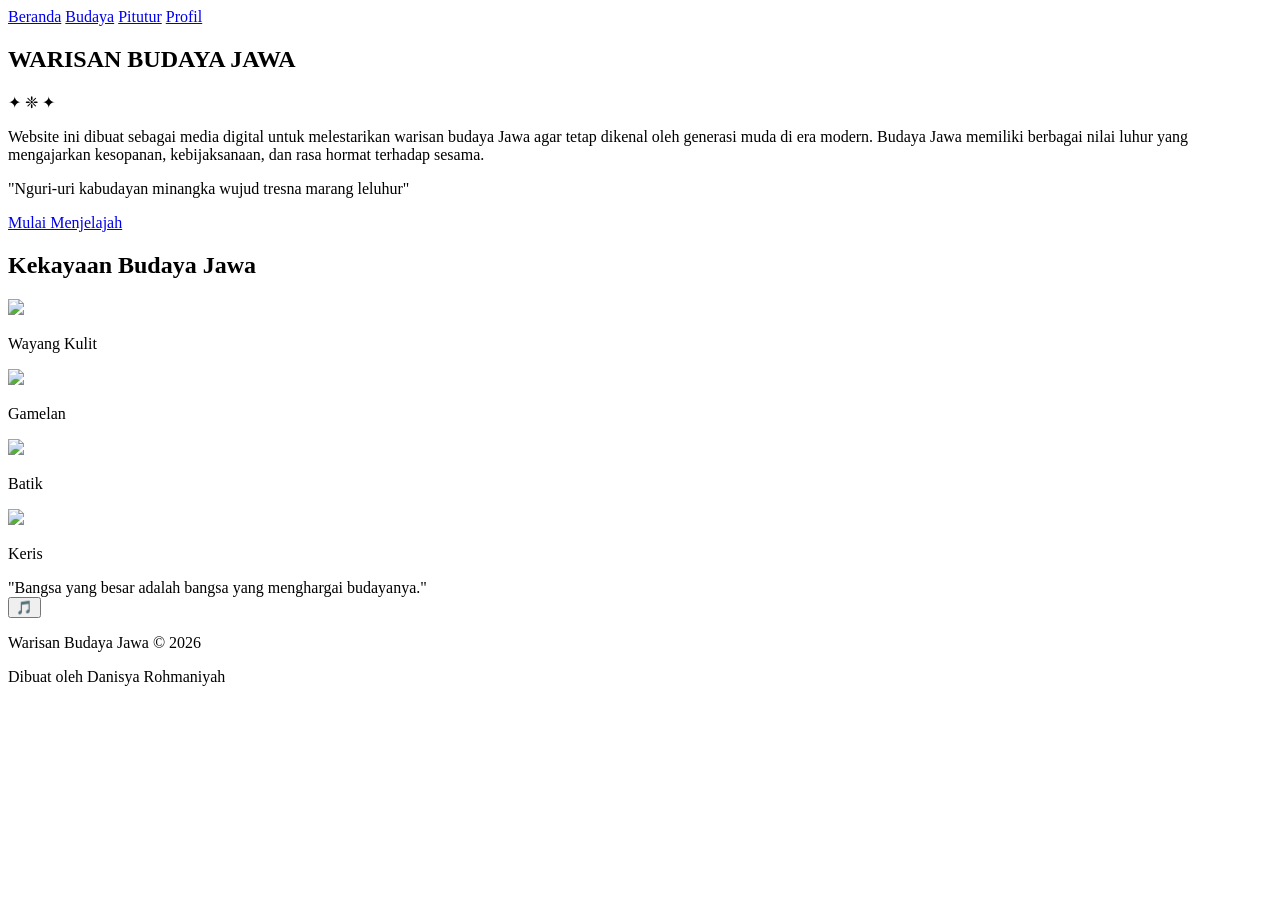
==== index.html @ f18c7c2b "Add files via upload" ====
<!DOCTYPE html>
<html>
<head>
<title>Warisan Budaya Jawa</title>
<link rel="stylesheet" href="css/style.css">
</head>

<body>

<nav>
<a href="index.html">Beranda</a>
<a href="budaya.html">Budaya</a>
<a href="pitutur.html">Pitutur</a>
<a href="profil.html">Profil</a>
</nav>

<div class="hero">
<section class="tentang-web">

<h2 class="judul-section">
WARISAN BUDAYA JAWA
</h2>

<div class="ornamen-jawa">
✦ ❈ ✦
</div>

<p>

Website ini dibuat sebagai media digital untuk
melestarikan warisan budaya Jawa agar tetap dikenal
oleh generasi muda di era modern.

Budaya Jawa memiliki berbagai nilai luhur yang
mengajarkan kesopanan, kebijaksanaan, dan rasa
hormat terhadap sesama.

</p>

</section>

<p class="subtitle">
"Nguri-uri kabudayan minangka wujud tresna marang leluhur"
</p>

<a href="budaya.html" class="btn-jelajah">
Mulai Menjelajah
</a>

</div>

<section>

<h2 class="judul-home">Kekayaan Budaya Jawa</h2>

<div class="budaya-preview">

<div class="budaya-item">
<img src="images/wayang.jpg">
<p>Wayang Kulit</p>
</div>

<div class="budaya-item">
<img src="images/gamelan.jpg">
<p>Gamelan</p>
</div>

<div class="budaya-item">
<img src="images/batik.jpg">
<p>Batik</p>
</div>

<div class="budaya-item">
<img src="images/keraton.jpg">
<p>Keris</p>
</div>
</div>
<div class="quote-jawa">

"Bangsa yang besar adalah bangsa yang menghargai budayanya."

</div>
</section>

<!-- MUSIC -->
<audio id="musik" autoplay loop>
<source src="audio/gamelan.mp3" type="audio/mpeg">
</audio>

<button class="music-btn" id="btnMusic" onclick="toggleMusic()">🎵</button>

<script src="js/script.js"></script>
<footer>

<p>Warisan Budaya Jawa © 2026</p>

<p>Dibuat oleh Danisya Rohmaniyah</p>

</footer>
</body>
</html>
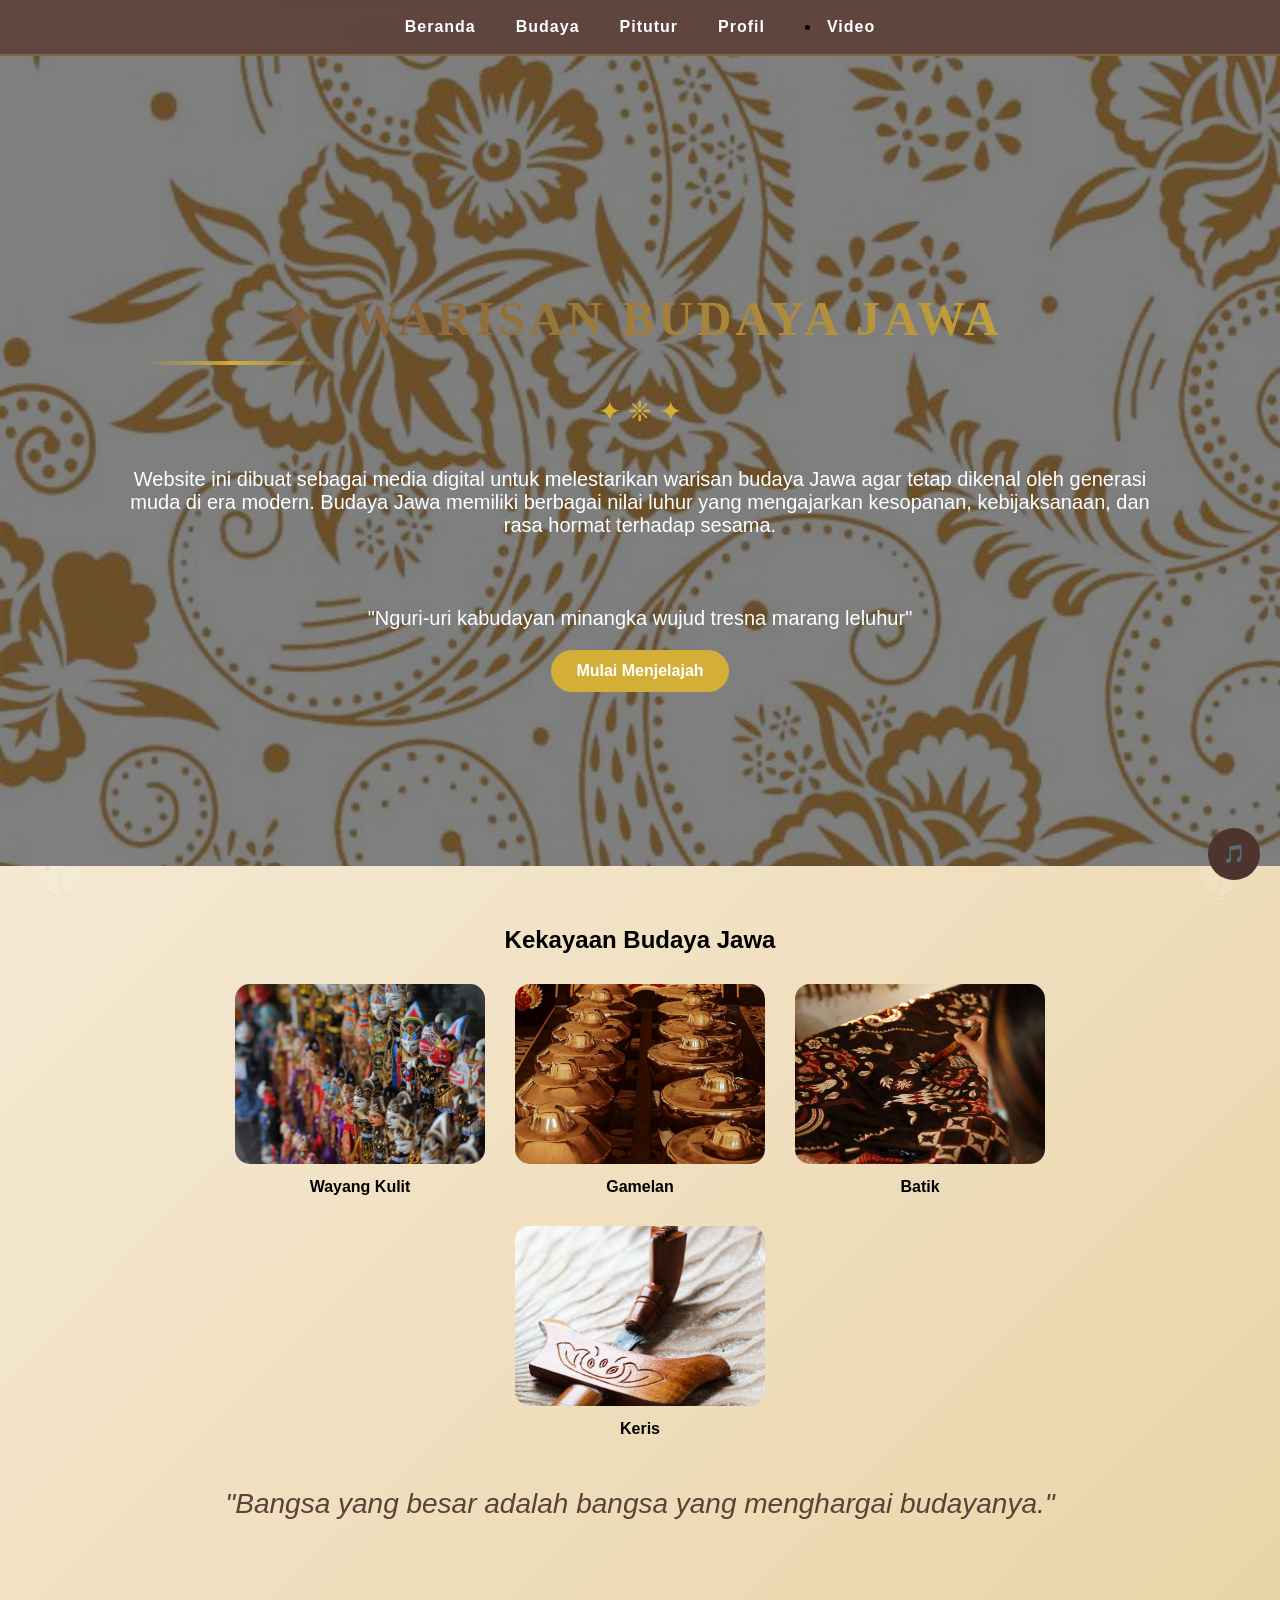
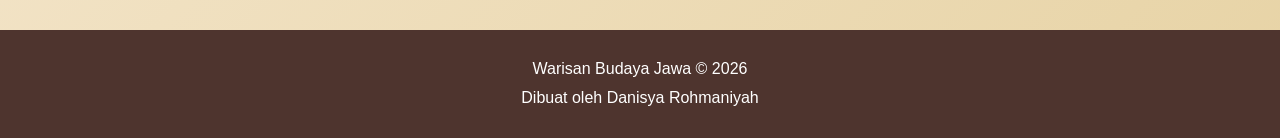
==== commit 892466af: "update" ====
--- a/index.html
+++ b/index.html
@@ -12,6 +12,7 @@
 <a href="budaya.html">Budaya</a>
 <a href="pitutur.html">Pitutur</a>
 <a href="profil.html">Profil</a>
+<li><a href="video.html">Video</a></li>
 </nav>
 
 <div class="hero">
@@ -98,4 +99,4 @@
 
 </footer>
 </body>
-</html>+</html>
--- a/css/style.css
+++ b/css/style.css
@@ -0,0 +1,828 @@
+*{
+margin:0;
+padding:0;
+box-sizing:border-box;
+font-family: 'Segoe UI', sans-serif;
+}
+
+body{
+    background-color:#f6efe6;
+    background-image:
+    radial-gradient(circle at 10% 20%, rgba(212,175,55,0.08) 0%, transparent 30%),
+    radial-gradient(circle at 90% 80%, rgba(78,52,46,0.08) 0%, transparent 30%);
+}
+
+/* NAVBAR */
+nav{
+    background:rgba(78,52,46,0.9);
+    backdrop-filter:blur(10px);
+    padding:18px;
+    display:flex;
+    justify-content:center;
+    gap:40px;
+
+    position:sticky;
+    top:0;
+    z-index:999;
+
+    border-bottom:2px solid rgba(212,175,55,0.3);
+}
+
+nav a{
+    color:white;
+    text-decoration:none;
+    font-weight:600;
+    letter-spacing:1px;
+    transition:0.3s;
+    position:relative;
+}
+nav a::after{
+    content:'';
+    position:absolute;
+    width:0%;
+    height:2px;
+    bottom:-6px;
+    left:0;
+    background:#d4af37;
+    transition:0.3s;
+}
+
+nav a:hover::after{
+    width:100%;
+}
+nav a:hover{
+color:#ffcc80;
+}
+
+/* HERO */
+.hero{
+height:90vh;
+background:
+linear-gradient(rgba(0,0,0,0.5),rgba(0,0,0,0.5)),
+url('../images/batik-bg.jpg');
+background-size:cover;
+background-position:center;
+display:flex;
+flex-direction:column;
+justify-content:center;
+align-items:center;
+color:white;
+text-align:center;
+}
+
+.hero h1{
+font-size:55px;
+animation:fadeDown 2s;
+}
+
+.hero p{
+margin-top:10px;
+font-size:20px;
+animation:fadeUp 2s;
+}
+
+/* SECTION */
+section{
+padding:60px 10%;
+}
+
+/* CARD */
+.card{
+background:white;
+padding:20px;
+border-radius:15px;
+margin-bottom:20px;
+box-shadow:0 5px 15px rgba(0,0,0,0.1);
+transition:0.3s;
+}
+
+.card:hover{
+transform:translateY(-8px);
+}
+
+/* GAMBAR */
+.card img{
+width:100%;
+max-width:300px;
+height:220px;
+object-fit:cover;
+display:block;
+margin:15px auto;
+border-radius:15px;
+transition:0.3s;
+}
+
+.card img:hover{
+transform:scale(1.03);
+}
+
+/* GALERI STYLE */
+.grid{
+display:grid;
+grid-template-columns:repeat(auto-fit,minmax(250px,1fr));
+gap:15px;
+}
+
+.grid img{
+width:100%;
+height:250px;
+object-fit:cover;
+border-radius:10px;
+transition:0.3s;
+}
+
+.grid img:hover{
+transform:scale(1.05);
+}
+
+/* MUSIC BUTTON */
+.music-btn{
+position:fixed;
+bottom:20px;
+right:20px;
+background:#4e342e;
+color:white;
+border:none;
+padding:15px;
+border-radius:50%;
+cursor:pointer;
+font-size:18px;
+}
+
+/* ANIMASI */
+@keyframes fadeDown{
+from{opacity:0; transform:translateY(-30px);}
+to{opacity:1; transform:translateY(0);}
+}
+
+@keyframes fadeUp{
+from{opacity:0; transform:translateY(30px);}
+to{opacity:1; transform:translateY(0);}
+}
+.btn-jelajah{
+display:inline-block;
+margin-top:20px;
+padding:12px 25px;
+background:#d4af37;
+color:white;
+text-decoration:none;
+border-radius:30px;
+font-weight:bold;
+transition:0.3s;
+}
+
+.btn-jelajah:hover{
+transform:scale(1.05);
+background:#b8860b;
+}
+footer{
+    text-align:center;
+    padding:25px;
+    background:#4e342e;
+    color:white;
+    margin-top:50px;
+    line-height:1.8;
+}
+.judul-home{
+text-align:center;
+margin-bottom:30px;
+}
+
+.budaya-preview{
+display:flex;
+justify-content:center;
+gap:30px;
+flex-wrap:wrap;
+}
+
+.budaya-item{
+text-align:center;
+}
+
+.budaya-item img{
+width:250px;
+height:180px;
+object-fit:cover;
+border-radius:15px;
+transition:0.3s;
+}
+
+.budaya-item img:hover{
+transform:scale(1.05);
+}
+
+.budaya-item p{
+margin-top:10px;
+font-weight:bold;
+}
+.quote-jawa{
+text-align:center;
+font-size:28px;
+font-style:italic;
+margin-top:50px;
+color:#5d4037;
+}
+/* HALAMAN BUDAYA */
+
+.budaya-card{
+display:flex;
+align-items:center;
+gap:25px;
+
+background:white;
+
+padding:20px;
+
+border-radius:20px;
+
+margin-bottom:30px;
+
+box-shadow:0 8px 20px rgba(0,0,0,0.08);
+
+transition:0.3s;
+}
+
+.budaya-card:hover{
+transform:translateY(-5px);
+}
+
+.budaya-card img{
+width:220px;
+height:220px;
+object-fit:cover;
+border-radius:20px;
+flex-shrink:0;
+}
+
+.budaya-info h2{
+margin-bottom:10px;
+color:#4e342e;
+}
+
+.budaya-info p{
+line-height:1.8;
+text-align:justify;
+}
+
+.budaya-quote{
+margin-top:15px;
+
+padding-left:15px;
+
+border-left:4px solid #d4af37;
+
+font-style:italic;
+
+color:#8d6e63;
+}
+body{
+    background: linear-gradient(
+        135deg,
+        #f8f1e4,
+        #f2e3c6,
+        #e7d3a5
+    );
+    min-height:100vh;
+    overflow-x:hidden;
+    position:relative;
+}
+
+body::before,
+body::after{
+    content:"";
+    position:fixed;
+    border-radius:50%;
+    z-index:-1;
+    animation:float 12s infinite ease-in-out;
+}
+
+body::before{
+    width:300px;
+    height:300px;
+    background:rgba(212,175,55,0.15);
+    top:-100px;
+    left:-100px;
+}
+
+body::after{
+    width:250px;
+    height:250px;
+    background:rgba(93,64,55,0.12);
+    bottom:-80px;
+    right:-80px;
+}
+
+@keyframes float{
+    0%{
+        transform:translateY(0px);
+    }
+    50%{
+        transform:translateY(30px);
+    }
+    100%{
+        transform:translateY(0px);
+    }
+}
+/* ========================= */
+/* JUDUL SECTION ESTETIK */
+/* ========================= */
+
+.judul-section{
+    text-align:center;
+    font-size:3rem;
+    color:#4e342e;
+    margin-bottom:50px;
+    letter-spacing:4px;
+    font-family:Georgia, serif;
+    text-transform:uppercase;
+    position:relative;
+}
+
+.judul-section::after{
+    content:"";
+    display:block;
+    width:180px;
+    height:4px;
+    background:linear-gradient(
+        to right,
+        transparent,
+        #d4af37,
+        transparent
+    );
+    margin:15px auto;
+    border-radius:20px;
+}
+
+/* ========================= */
+/* PITUTUR */
+/* ========================= */
+
+.pitutur-section{
+    text-align:center;
+}
+
+.pitutur-section .card{
+    max-width:750px;
+    margin:25px auto;
+    padding:30px;
+
+    background:rgba(255,255,255,0.85);
+
+    backdrop-filter:blur(8px);
+
+    border:1px solid rgba(212,175,55,0.4);
+
+    border-radius:25px;
+
+    box-shadow:
+    0 10px 25px rgba(0,0,0,0.08);
+
+    position:relative;
+}
+
+.pitutur-section .card::before{
+    content:"❝";
+    font-size:60px;
+    color:#d4af37;
+    position:absolute;
+    left:20px;
+    top:5px;
+}
+
+.pitutur-section .card h2{
+    color:#4e342e;
+    margin-bottom:12px;
+}
+
+.pitutur-section .card p{
+    color:#6d4c41;
+    font-size:18px;
+    line-height:1.8;
+}
+
+.pitutur-section .card:hover{
+    transform:translateY(-10px);
+    box-shadow:
+    0 15px 35px rgba(0,0,0,0.15);
+}
+.judul-section{
+    text-align:center;
+    font-size:3rem;
+    color:#4e342e;
+    letter-spacing:4px;
+    margin-bottom:50px;
+    position:relative;
+
+    animation:judulMuncul 2s ease;
+}
+
+.judul-section::before{
+    content:"✦";
+    color:#d4af37;
+    margin-right:15px;
+}
+
+.judul-section::after{
+    content:"✦";
+    color:#d4af37;
+    margin-left:15px;
+}
+
+@keyframes judulMuncul{
+    from{
+        opacity:0;
+        transform:translateY(-30px);
+    }
+
+    to{
+        opacity:1;
+        transform:translateY(0);
+    }
+}
+.judul-section{
+    background:linear-gradient(
+        90deg,
+        #6d4c41,
+        #d4af37,
+        #6d4c41
+    );
+
+    background-size:200% auto;
+
+    -webkit-background-clip:text;
+    -webkit-text-fill-color:transparent;
+
+    animation:
+    judulMuncul 2s ease,
+    shine 4s linear infinite;
+}
+
+@keyframes shine{
+    to{
+        background-position:200% center;
+    }
+}
+.ornamen-jawa{
+    text-align:center;
+    font-size:28px;
+    color:#d4af37;
+    margin-top:-20px;
+    margin-bottom:40px;
+}
+/* ORNAMEN BATIK SAMPING */
+
+body{
+    position:relative;
+    overflow-x:hidden;
+}
+
+body::before{
+    content:"";
+    position:fixed;
+
+    top:0;
+    left:0;
+
+    width:120px;
+    height:100vh;
+
+    background:url('../images/batik-bg.jpg');
+    background-size:220px;
+
+    opacity:0.12;
+
+    z-index:-1;
+}
+
+body::after{
+    content:"";
+    position:fixed;
+
+    top:0;
+    right:0;
+
+    width:120px;
+    height:100vh;
+
+    background:url('../images/batik-bg.jpg');
+    background-size:220px;
+
+    opacity:0.12;
+
+    transform:scaleX(-1);
+
+    z-index:-1;
+}
+.profile-card{
+  display:flex;
+  align-items:center;
+  gap:40px;
+
+  max-width:900px;
+
+  min-height:320px;
+
+  margin:60px auto;
+
+  padding:45px 55px;
+
+  background:rgba(255,255,255,0.88);
+
+  backdrop-filter:blur(15px);
+
+  border-radius:30px;
+
+  border:2px solid rgba(212,175,55,0.35);
+
+  box-shadow:
+  0 15px 35px rgba(0,0,0,0.12),
+  0 5px 15px rgba(212,175,55,0.15);
+
+  position:relative;
+
+  overflow:hidden;
+
+  transition:.3s;
+}
+
+.profile-card:hover{
+  transform:translateY(-5px);
+}
+
+/* aksen batik halus */
+.profile-card::after{
+  content:"";
+  position:absolute;
+  right:-40px;
+  bottom:-40px;
+  width:180px;
+  height:150px;
+  background:url("images/batik-corner.png");
+  background-size:cover;
+  opacity:0.15;
+}
+
+.profile-img{
+
+width:220px;
+
+height:220px;
+
+border-radius:50%;
+
+object-fit:cover;
+
+border:6px solid #d4af37;
+
+box-shadow:
+
+0 10px 30px rgba(0,0,0,0.18);
+
+flex-shrink:0;
+
+}
+
+.profile-text{
+
+flex:1;
+
+}
+
+.profile-text h2{
+
+font-size:48px;
+
+color:#3b2f2f;
+
+margin-bottom:10px;
+
+}
+
+.nama{
+
+font-size:34px;
+
+font-weight:700;
+
+color:#b08d2a;
+
+margin-bottom:20px;
+
+}
+
+.identitas{
+
+margin-bottom:20px;
+
+}
+
+.identitas p{
+
+font-size:20px;
+
+margin-bottom:8px;
+
+}
+
+.deskripsi{
+
+font-size:22px;
+
+line-height:1.8;
+
+color:#4b3d35;
+
+margin-bottom:25px;
+
+}
+
+.motto{
+
+padding:18px;
+
+background:#f6efe6;
+
+border-left:6px solid #d4af37;
+
+border-radius:15px;
+
+font-style:italic;
+
+font-size:19px;
+
+line-height:1.8;
+
+margin-bottom:25px;
+
+}
+
+.tagline{
+
+display:inline-block;
+
+padding:12px 28px;
+
+background:#d4af37;
+
+color:white;
+
+border-radius:30px;
+
+font-weight:bold;
+
+font-size:17px;
+
+letter-spacing:1px;
+
+}
+.profile-card::after{
+
+content:"✦ ✤ ✦";
+
+position:absolute;
+
+top:25px;
+
+right:35px;
+
+font-size:28px;
+
+color:#d4af37;
+
+opacity:.8;
+
+}
+/* ================= VIDEO ================= */
+
+.subjudul{
+
+text-align:center;
+
+font-size:22px;
+
+margin:25px 20px 50px;
+
+font-style:italic;
+
+}
+
+
+.video-section{
+
+padding:0 50px 80px;
+
+}
+
+
+.video-card{
+
+display:flex;
+
+align-items:center;
+
+gap:40px;
+
+background:rgba(255,255,255,.1);
+
+backdrop-filter:blur(10px);
+
+padding:35px;
+
+border-radius:30px;
+
+box-shadow:0 10px 30px rgba(0,0,0,.35);
+
+}
+
+
+.video-card iframe{
+
+width:550px;
+
+height:320px;
+
+border:none;
+
+border-radius:20px;
+
+}
+
+
+.video-text{
+
+flex:1;
+
+}
+
+
+.video-text h2{
+
+font-size:42px;
+
+color:#ffd54f;
+
+margin-bottom:25px;
+
+}
+
+
+.video-text p{
+
+font-size:19px;
+
+line-height:1.9;
+
+}
+
+
+.video-text blockquote{
+
+margin-top:25px;
+
+padding-left:20px;
+
+border-left:5px solid #d4af37;
+
+font-style:italic;
+
+font-size:22px;
+
+color:#ffd54f;
+
+}
+
+
+/* ================= RESPONSIVE ================= */
+
+@media(max-width:900px){
+
+.video-card{
+
+flex-direction:column;
+
+}
+
+
+.video-card iframe{
+
+width:100%;
+
+height:250px;
+
+}
+
+
+.video-text h2{
+
+font-size:30px;
+
+}
+
+
+.video-text p{
+
+font-size:17px;
+
+}
+
+}
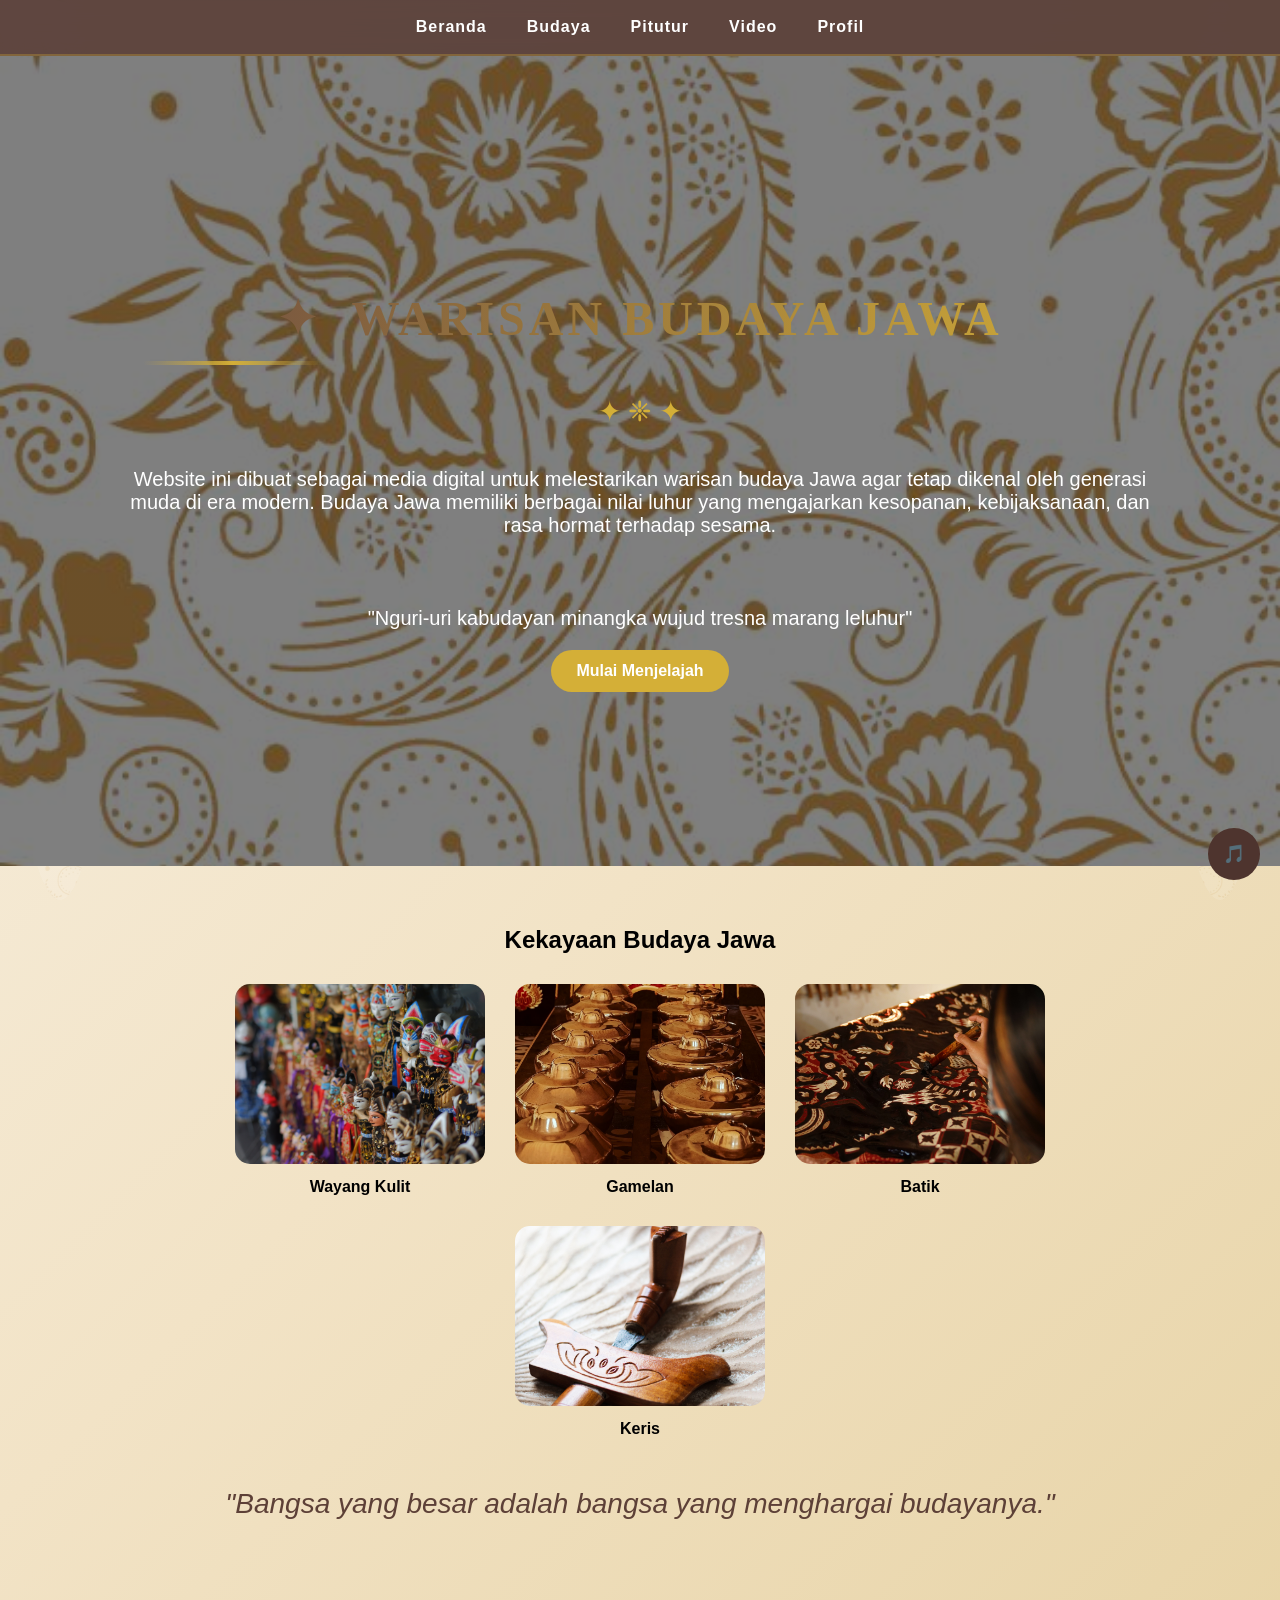
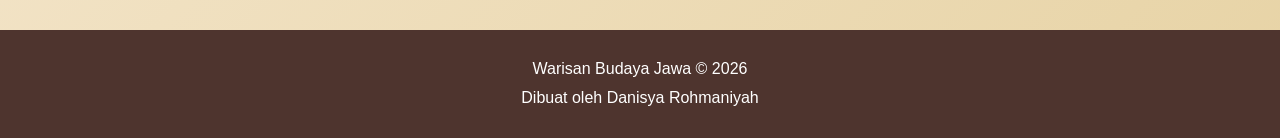
==== commit 7a5fe58a: "update" ====
--- a/index.html
+++ b/index.html
@@ -11,8 +11,8 @@
 <a href="index.html">Beranda</a>
 <a href="budaya.html">Budaya</a>
 <a href="pitutur.html">Pitutur</a>
+<a href="video.html">Video</a>
 <a href="profil.html">Profil</a>
-<li><a href="video.html">Video</a></li>
 </nav>
 
 <div class="hero">
--- a/css/style.css
+++ b/css/style.css
@@ -692,118 +692,29 @@
 opacity:.8;
 
 }
-/* ================= VIDEO ================= */
-
-.subjudul{
-
-text-align:center;
-
-font-size:22px;
-
-margin:25px 20px 50px;
-
-font-style:italic;
-
-}
-
-
-.video-section{
-
-padding:0 50px 80px;
-
-}
-
-
-.video-card{
-
-display:flex;
-
-align-items:center;
-
-gap:40px;
-
-background:rgba(255,255,255,.1);
-
-backdrop-filter:blur(10px);
-
-padding:35px;
-
-border-radius:30px;
-
-box-shadow:0 10px 30px rgba(0,0,0,.35);
-
-}
-
-
-.video-card iframe{
-
-width:550px;
-
-height:320px;
+.budaya-card iframe{
+
+width:400px;
+
+height:250px;
 
 border:none;
 
 border-radius:20px;
 
-}
-
-
-.video-text{
-
-flex:1;
-
-}
-
-
-.video-text h2{
-
-font-size:42px;
-
-color:#ffd54f;
-
-margin-bottom:25px;
-
-}
-
-
-.video-text p{
-
-font-size:19px;
-
-line-height:1.9;
-
-}
-
-
-.video-text blockquote{
-
-margin-top:25px;
-
-padding-left:20px;
-
-border-left:5px solid #d4af37;
-
-font-style:italic;
-
-font-size:22px;
-
-color:#ffd54f;
-
-}
-
-
-/* ================= RESPONSIVE ================= */
+flex-shrink:0;
+
+}
 
 @media(max-width:900px){
 
-.video-card{
+.budaya-card{
 
 flex-direction:column;
 
 }
 
-
-.video-card iframe{
+.budaya-card iframe{
 
 width:100%;
 
@@ -811,18 +722,35 @@
 
 }
 
-
-.video-text h2{
-
-font-size:30px;
-
-}
-
-
-.video-text p{
-
-font-size:17px;
-
-}
-
-}
+}
+.budaya-card iframe{
+
+width:260px;
+
+height:220px;
+
+border:none;
+
+border-radius:20px;
+
+flex-shrink:0;
+
+}
+
+@media(max-width:900px){
+
+.budaya-card{
+
+flex-direction:column;
+
+}
+
+.budaya-card iframe{
+
+width:100%;
+
+height:250px;
+
+}
+
+}
